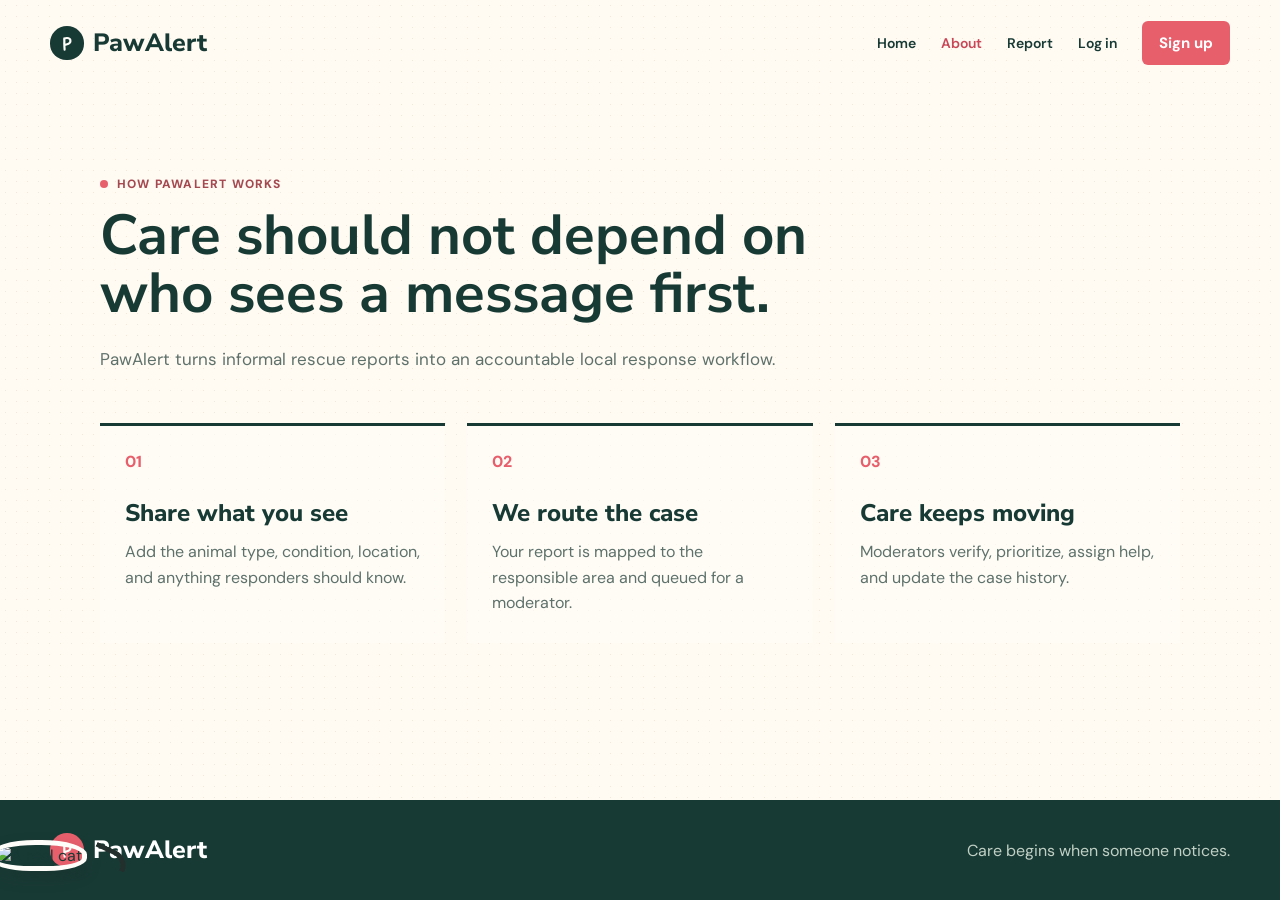
==== frontend/about.html @ 0bded7aa "frontend-developement 1.0" ====
<!doctype html><html lang="en"><head><meta charset="UTF-8"><meta name="viewport" content="width=device-width,initial-scale=1.0"><title>PawAlert | About</title><link rel="stylesheet" href="style.css"></head><body><div class="page-texture"></div><div id="cat-companion" class="cat-companion"><img src="https://images.unsplash.com/photo-1514888286974-6c03e2ca1dba?auto=format&fit=crop&w=420&q=85" alt="A real cat"><span class="cat-shadow"></span></div><header class="site-header"><a class="brand" href="index.html"><span class="brand-mark">P</span><span>PawAlert</span></a><nav><a href="index.html">Home</a><a class="active" href="about.html">About</a><a href="report.html">Report</a><a href="login.html">Log in</a><a class="nav-cta" href="signup.html">Sign up</a></nav></header><main class="page-main"><section class="content-page"><p class="eyebrow"><span></span> How PawAlert works</p><h1>Care should not depend on who sees a message first.</h1><p class="lead">PawAlert turns informal rescue reports into an accountable local response workflow.</p><div class="steps"><article><span class="step-number">01</span><h3>Share what you see</h3><p>Add the animal type, condition, location, and anything responders should know.</p></article><article><span class="step-number">02</span><h3>We route the case</h3><p>Your report is mapped to the responsible area and queued for a moderator.</p></article><article><span class="step-number">03</span><h3>Care keeps moving</h3><p>Moderators verify, prioritize, assign help, and update the case history.</p></article></div></section></main><footer><a class="brand" href="index.html"><span class="brand-mark">P</span><span>PawAlert</span></a><p>Care begins when someone notices.</p></footer><script src="script.js"></script></body></html>
---- frontend/style.css ----
@import url('https://fonts.googleapis.com/css2?family=DM+Sans:wght@400;500;600;700&family=Gaegu:wght@400;700&family=Nunito+Sans:opsz,wght@6..12,700;6..12,800;6..12,900&display=swap');
:root { --ink: #183a35; --muted: #5e716b; --paper: #fffaf2; --warm: #f7eee1; --coral: #e85f6c; --coral-dark: #c94656; --sage: #b8c9ab; --line: #e8dac7; --white: #fffdf9; }
* { box-sizing: border-box; }
html { scroll-behavior: smooth; }
body { margin: 0; color: var(--ink); background: var(--paper); font-family: "DM Sans", sans-serif; }
.page-texture { position: fixed; z-index: -1; inset: 0; opacity: .35; pointer-events: none; background-image: radial-gradient(#dbc9b1 0.7px, transparent .7px); background-size: 11px 11px; }
.site-header { width: min(1180px, calc(100% - 48px)); height: 86px; margin: 0 auto; display: flex; justify-content: space-between; align-items: center; }
.brand { color: var(--ink); text-decoration: none; display: inline-flex; align-items: center; gap: 9px; font: 800 25px "Nunito Sans", sans-serif; }
.brand-mark { width: 34px; height: 34px; display: grid; place-items: center; color: var(--white); background: var(--ink); border-radius: 50% 50% 48% 48%; font-family: "Gaegu", cursive; font-size: 24px; }
nav { display: flex; align-items: center; gap: 25px; font-weight: 600; font-size: 14px; }
nav a { color: var(--ink); text-decoration: none; } .nav-login { border-bottom: 2px solid var(--ink); padding-bottom: 3px; }
.nav-cta, .button { border: 0; display: inline-flex; align-items: center; justify-content: center; gap: 15px; font: 700 15px "DM Sans", sans-serif; text-decoration: none; cursor: pointer; }
.nav-cta { color: white; padding: 12px 17px; background: var(--coral); border-radius: 6px; }
.hero { width: min(1180px, calc(100% - 48px)); min-height: 590px; margin: 24px auto 0; display: grid; grid-template-columns: .88fr 1.12fr; align-items: center; gap: 30px; }
.eyebrow { display: flex; gap: 9px; align-items: center; color: #a54951; margin: 0 0 15px; font-size: 12px; font-weight: 800; letter-spacing: 1.2px; text-transform: uppercase; }.eyebrow span { height: 8px; width: 8px; border-radius: 50%; background: var(--coral); }
h1, h2, h3, p { margin-top: 0; } h1, h2 { font-family: "Nunito Sans", sans-serif; letter-spacing: 0; } h1 { max-width: 560px; font-size: clamp(45px, 5vw, 72px); line-height: .98; margin-bottom: 22px; } h1 em { font-family: "Gaegu", cursive; color: var(--coral); font-size: 1.25em; font-weight: 700; }
.hero-description { max-width: 445px; color: var(--muted); font-size: 17px; line-height: 1.65; }.hero-actions { display: flex; flex-wrap: wrap; gap: 22px; align-items: center; margin: 31px 0 26px; }.button-primary { color: white; padding: 15px 19px; border-radius: 6px; background: var(--coral); box-shadow: 0 5px 0 var(--coral-dark); }.button-primary:hover, .nav-cta:hover { background: var(--coral-dark); }.button-text { color: var(--ink); border-bottom: 2px solid var(--ink); padding: 6px 0; }.hero-note { color: var(--muted); font: 700 18px "Gaegu", cursive; }.heart { color: var(--coral); font-size: 20px; }
.photo-scatter { height: 510px; position: relative; }.polaroid { position: absolute; width: 210px; padding: 10px 10px 8px; background: var(--white); box-shadow: 0 14px 27px rgba(80, 56, 35, .18); }.polaroid img { width: 100%; height: 215px; display: block; object-fit: cover; }.polaroid p { margin: 7px 0 0; text-align: center; font: 700 25px "Gaegu", cursive; }.polaroid p span { color: var(--coral); }.polaroid-one { top: 16px; left: 30px; transform: rotate(-7deg); }.polaroid-two { top: 70px; left: 261px; transform: rotate(7deg); }.polaroid-three { top: 272px; left: 123px; transform: rotate(-2deg); width: 225px; }.polaroid-three img { height: 180px; }.tape { position: absolute; width: 82px; height: 22px; top: -12px; left: 58px; opacity: .8; transform: rotate(-3deg); }.tape-pink { background: #e9a6a1; }.tape-green { background: #a8c0a6; }.tape-peach { background: #e7c18d; }.doodle { position: absolute; font-family: "Gaegu", cursive; }.doodle-paw { top: 31px; right: 28px; color: var(--ink); font-size: 55px; transform: rotate(180deg); }.doodle-heart { bottom: 42px; right: 65px; color: var(--coral); font-size: 81px; }
.impact-strip { min-height: 116px; padding: 25px max(24px, calc((100% - 1180px)/2)); color: var(--ink); background: #e6eddf; display: flex; align-items: center; gap: 53px; }.impact-strip div { display: flex; flex-direction: column; }.impact-strip strong { font: 800 26px "Nunito Sans", sans-serif; }.impact-strip span { color: var(--muted); font-size: 13px; }.impact-strip p { margin: 0 0 0 auto; font: 700 26px "Gaegu", cursive; }
.about, .report-section { width: min(1180px, calc(100% - 48px)); padding: 105px 0; margin: auto; }.section-heading { max-width: 670px; }.section-heading h2, .report-section h2 { font-size: clamp(31px, 3vw, 48px); line-height: 1.05; margin-bottom: 35px; }.steps { display: grid; grid-template-columns: repeat(3, 1fr); gap: 22px; }.steps article { padding: 25px 25px 27px; border-top: 3px solid var(--ink); background: rgba(255, 253, 249, .55); }.step-number { color: var(--coral); font-weight: 800; }.steps h3 { font: 800 24px "Nunito Sans", sans-serif; margin: 25px 0 10px; }.steps p, .report-section > div > p { color: var(--muted); line-height: 1.6; margin-bottom: 0; }
.report-section { display: grid; grid-template-columns: .82fr 1.18fr; align-items: center; gap: 95px; }.report-section > div > p { max-width: 420px; }.report-illustration { position: relative; margin-top: 31px; height: 70px; }.report-illustration span { color: var(--coral); position: absolute; font: 700 50px "Gaegu", cursive; }.report-illustration span:nth-child(2) { color: #d9b877; left: 77px; top: 14px; font-size: 26px; }.report-illustration span:nth-child(3) { color: var(--sage); left: 126px; top: 2px; transform: rotate(180deg); }.report-form { padding: 30px; display: grid; gap: 17px; background: #fffdf9; border: 1px solid var(--line); box-shadow: 12px 12px 0 #dce8d2; }.report-form label { display: grid; gap: 7px; font-size: 13px; font-weight: 700; }.report-form input, .report-form select, .report-form textarea { width: 100%; padding: 11px 12px; border: 1px solid #d8c8b5; border-radius: 3px; color: var(--ink); background: #fffdfa; font: 400 14px "DM Sans", sans-serif; }.report-form textarea { resize: vertical; }.report-form .button { justify-self: start; margin-top: 5px; }
footer { min-height: 100px; padding: 22px max(24px, calc((100% - 1180px)/2)); display: flex; justify-content: space-between; align-items: center; color: var(--white); background: var(--ink); } footer .brand { color: white; } footer .brand-mark { background: var(--coral); } footer p { margin: 0; color: #c1d0c4; }
.cat-companion { position: fixed; z-index: 20; top: 120px; left: -2px; width: 106px; animation: wander 27s ease-in-out infinite alternate; pointer-events: none; }.cat-companion img { position: relative; z-index: 2; width: 100%; aspect-ratio: 1; object-fit: cover; object-position: 50% 35%; border: 5px solid #fffdf9; border-radius: 50% 50% 44% 44%; box-shadow: 0 7px 15px rgba(30, 49, 45, .22); }.cat-shadow { display: block; width: 74px; height: 10px; margin: -3px auto 0; border-radius: 50%; background: rgba(26, 46, 40, .2); filter: blur(3px); }.cat-bubble { position: absolute; left: 80px; top: -5px; z-index: 3; width: max-content; padding: 6px 10px; color: var(--ink); background: white; border: 1px solid var(--line); border-radius: 3px; box-shadow: 0 4px 10px rgba(30, 49, 45, .1); font: 700 16px "Gaegu", cursive; opacity: 0; animation: hello 27s ease-in-out infinite alternate; } @keyframes wander { 0%, 10% { transform: translate(0, 0) rotate(-2deg); } 42% { transform: translate(calc(100vw - 160px), 24vh) rotate(3deg); } 72% { transform: translate(calc(56vw - 95px), 60vh) rotate(-3deg); } 100% { transform: translate(calc(100vw - 160px), 72vh) rotate(2deg); } } @keyframes hello { 0%, 10%, 52%, 100% { opacity: 0; } 16%, 43%, 72% { opacity: 1; } }
@media (max-width: 860px) { .site-header { height: 75px; width: min(100% - 32px, 680px); } nav { gap: 13px; font-size: 12px; } nav a:not(.nav-cta) { display: none; }.nav-cta { padding: 10px 12px; }.hero { width: min(100% - 32px, 680px); grid-template-columns: 1fr; margin-top: 38px; }.hero-copy { padding-right: 20px; }.photo-scatter { height: 450px; }.polaroid-one { left: 5%; }.polaroid-two { left: 47%; }.polaroid-three { left: 25%; }.impact-strip { gap: 20px; flex-wrap: wrap; }.impact-strip p { width: 100%; margin: 0; }.about, .report-section { width: min(100% - 32px, 680px); padding: 75px 0; }.steps, .report-section { grid-template-columns: 1fr; }.report-section { gap: 42px; }.cat-companion { transform: scale(.78); transform-origin: left top; animation-duration: 34s; } }
@media (max-width: 500px) { h1 { font-size: 48px; }.hero { min-height: auto; }.photo-scatter { height: 390px; transform: scale(.83); transform-origin: left top; width: 120%; margin-bottom: -56px; }.polaroid { width: 185px; }.polaroid img { height: 185px; }.polaroid-two { left: 45%; }.polaroid-three { left: 24%; }.impact-strip { padding: 25px 16px; }.impact-strip strong { font-size: 22px; }.cat-companion { display: none; } footer { gap: 10px; padding: 22px 16px; } footer p { font-size: 12px; text-align: right; } }

body { min-height: 100vh; display: flex; flex-direction: column; } .page-main { flex: 1; } nav a.active:not(.nav-cta) { color: var(--coral-dark); } .hero-only { display: grid; place-items: center; } .content-page, .form-page { width: min(1080px, calc(100% - 48px)); margin: 0 auto; padding: 90px 0; }.content-page h1, .form-page h1, .auth-card h1 { max-width: 740px; font-size: clamp(39px, 4.4vw, 62px); line-height: 1.03; }.lead, .auth-card > p { color: var(--muted); font-size: 17px; line-height: 1.65; }.steps { margin-top: 50px; }.form-page { display: grid; grid-template-columns: .8fr 1.2fr; gap: 85px; align-items: center; }.auth-main { display: grid; place-items: center; padding: 55px 24px 75px; }.auth-card { width: min(480px, 100%); padding: 34px; border: 1px solid var(--line); background: var(--white); box-shadow: 12px 12px 0 #dce8d2; }.auth-card h1 { font-size: 38px; }.auth-card form { display: grid; gap: 16px; margin: 27px 0 20px; }.auth-card label { display: grid; gap: 7px; font-size: 13px; font-weight: 700; }.auth-card input { padding: 11px 12px; border: 1px solid #d8c8b5; border-radius: 3px; font: 400 14px "DM Sans", sans-serif; }.auth-switch a { color: var(--coral-dark); font-weight: 700; }.form-status { min-height: 20px; margin: 0; font-size: 13px; color: var(--muted); }.form-status.success { color: #23724c; }.form-status.error { color: #b63d4a; }.cat-companion { --cat-delay: 0ms; top: auto; bottom: 22px; left: -10px; width: 122px; animation: catJourney 26s linear infinite; animation-delay: var(--cat-delay); }.cat-companion img { border-radius: 47% 47% 42% 42%; animation: catHead 2.8s ease-in-out infinite; }.cat-shadow { animation: catShadow 2.8s ease-in-out infinite; }.cat-companion::after { content: ""; position: absolute; z-index: 1; right: -19px; bottom: 20px; width: 32px; height: 12px; border: 5px solid #232f2c; border-left: 0; border-bottom: 0; border-radius: 0 20px 0 0; transform: rotate(25deg); animation: tailWave .72s ease-in-out infinite alternate; transform-origin: left center; } @keyframes catJourney { 0%,8% { transform: translateX(0) scaleX(1); } 42% { transform: translateX(calc(100vw - 150px)) scaleX(1); } 50% { transform: translateX(calc(100vw - 150px)) scaleX(-1); } 92% { transform: translateX(0) scaleX(-1); } 100% { transform: translateX(0) scaleX(1); } } @keyframes catHead { 50% { transform: rotate(4deg) translateY(-2px); } } @keyframes catShadow { 50% { transform: scaleX(.82); opacity: .12; } } @keyframes tailWave { to { transform: rotate(-24deg); } } @media (max-width: 860px) { .form-page { grid-template-columns: 1fr; gap: 25px; }.cat-companion { display: none; } }

.otp-area { display: grid; gap: 7px; padding: 13px; border-left: 3px solid var(--coral); background: #fff5f3; }.otp-area[hidden] { display: none; }.otp-area p { margin: 0; color: var(--muted); font-size: 12px; line-height: 1.4; }.success-card { text-align: center; }.success-card .button { margin-top: 20px; }

#help-form textarea { width: 100%; padding: 11px 12px; border: 1px solid #d8c8b5; border-radius: 3px; resize: vertical; font: 400 14px "DM Sans", sans-serif; }
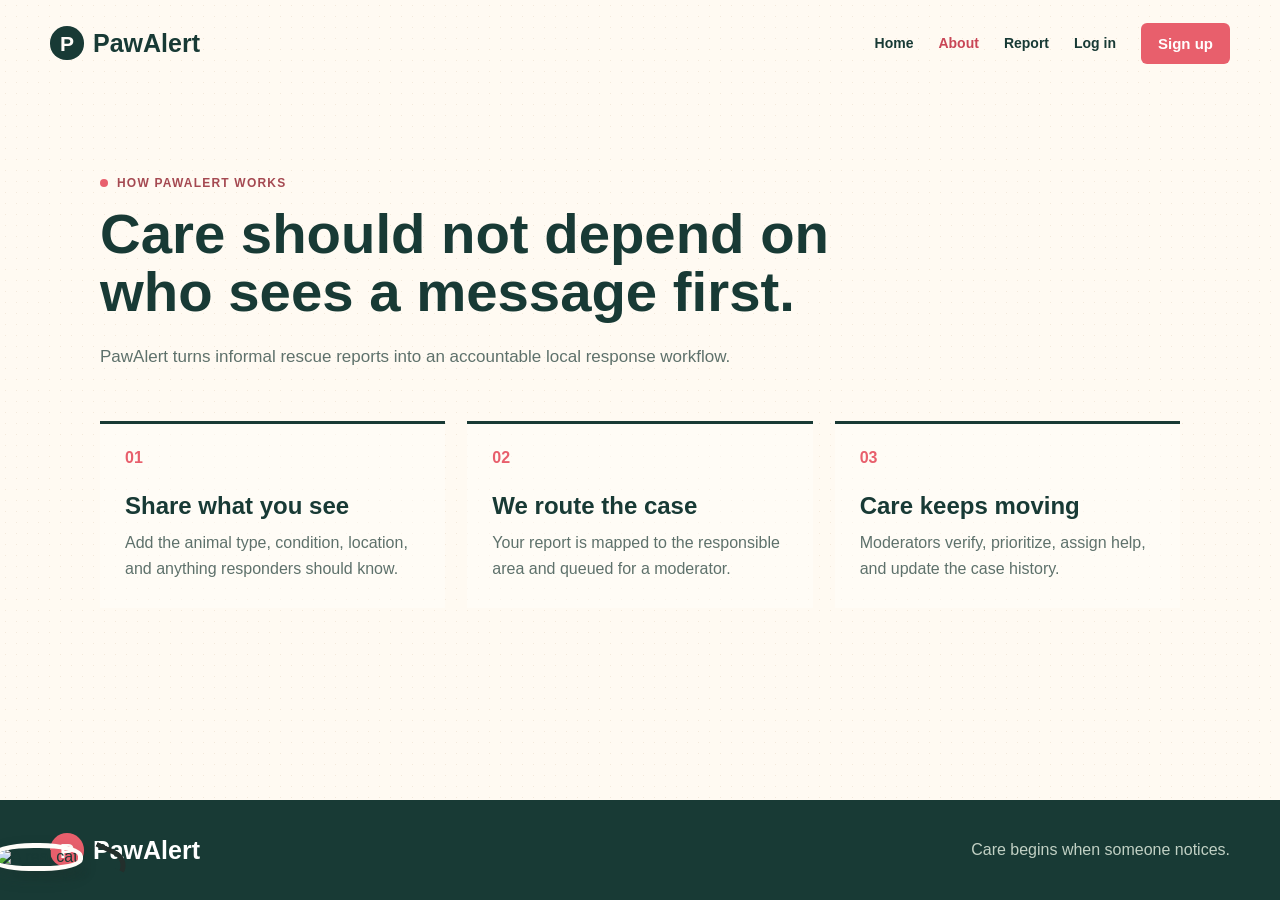
==== commit 2fe797d5: "frontend updated .." ====
--- a/frontend/about.html
+++ b/frontend/about.html
@@ -1 +1,72 @@
-<!doctype html><html lang="en"><head><meta charset="UTF-8"><meta name="viewport" content="width=device-width,initial-scale=1.0"><title>PawAlert | About</title><link rel="stylesheet" href="style.css"></head><body><div class="page-texture"></div><div id="cat-companion" class="cat-companion"><img src="https://images.unsplash.com/photo-1514888286974-6c03e2ca1dba?auto=format&fit=crop&w=420&q=85" alt="A real cat"><span class="cat-shadow"></span></div><header class="site-header"><a class="brand" href="index.html"><span class="brand-mark">P</span><span>PawAlert</span></a><nav><a href="index.html">Home</a><a class="active" href="about.html">About</a><a href="report.html">Report</a><a href="login.html">Log in</a><a class="nav-cta" href="signup.html">Sign up</a></nav></header><main class="page-main"><section class="content-page"><p class="eyebrow"><span></span> How PawAlert works</p><h1>Care should not depend on who sees a message first.</h1><p class="lead">PawAlert turns informal rescue reports into an accountable local response workflow.</p><div class="steps"><article><span class="step-number">01</span><h3>Share what you see</h3><p>Add the animal type, condition, location, and anything responders should know.</p></article><article><span class="step-number">02</span><h3>We route the case</h3><p>Your report is mapped to the responsible area and queued for a moderator.</p></article><article><span class="step-number">03</span><h3>Care keeps moving</h3><p>Moderators verify, prioritize, assign help, and update the case history.</p></article></div></section></main><footer><a class="brand" href="index.html"><span class="brand-mark">P</span><span>PawAlert</span></a><p>Care begins when someone notices.</p></footer><script src="script.js"></script></body></html>
+<!doctype html>
+<html lang="en">
+  <head>
+    <meta charset="UTF-8" />
+    <meta name="viewport" content="width=device-width,initial-scale=1.0" />
+    <title>PawAlert | About</title>
+    <link rel="stylesheet" href="style.css" />
+  </head>
+  <body>
+    <div class="page-texture"></div>
+    <div id="cat-companion" class="cat-companion">
+      <img
+        src="https://images.unsplash.com/photo-1514888286974-6c03e2ca1dba?auto=format&fit=crop&w=420&q=85"
+        alt="A real cat"
+      /><span class="cat-shadow"></span>
+    </div>
+    <header class="site-header">
+      <a class="brand" href="index.html"
+        ><span class="brand-mark">P</span><span>PawAlert</span></a
+      >
+      <nav>
+        <a href="index.html">Home</a
+        ><a class="active" href="about.html">About</a
+        ><a href="report.html">Report</a><a href="login.html">Log in</a
+        ><a class="nav-cta" href="signup.html">Sign up</a>
+      </nav>
+    </header>
+    <main class="page-main">
+      <section class="content-page">
+        <p class="eyebrow"><span></span> How PawAlert works</p>
+        <h1>Care should not depend on who sees a message first.</h1>
+        <p class="lead">
+          PawAlert turns informal rescue reports into an accountable local
+          response workflow.
+        </p>
+        <div class="steps">
+          <article>
+            <span class="step-number">01</span>
+            <h3>Share what you see</h3>
+            <p>
+              Add the animal type, condition, location, and anything responders
+              should know.
+            </p>
+          </article>
+          <article>
+            <span class="step-number">02</span>
+            <h3>We route the case</h3>
+            <p>
+              Your report is mapped to the responsible area and queued for a
+              moderator.
+            </p>
+          </article>
+          <article>
+            <span class="step-number">03</span>
+            <h3>Care keeps moving</h3>
+            <p>
+              Moderators verify, prioritize, assign help, and update the case
+              history.
+            </p>
+          </article>
+        </div>
+      </section>
+    </main>
+    <footer>
+      <a class="brand" href="index.html"
+        ><span class="brand-mark">P</span><span>PawAlert</span></a
+      >
+      <p>Care begins when someone notices.</p>
+    </footer>
+    <script src="script.js"></script>
+  </body>
+</html>
--- a/frontend/style.css
+++ b/frontend/style.css
@@ -1,31 +1,2413 @@
-@import url('https://fonts.googleapis.com/css2?family=DM+Sans:wght@400;500;600;700&family=Gaegu:wght@400;700&family=Nunito+Sans:opsz,wght@6..12,700;6..12,800;6..12,900&display=swap');
-:root { --ink: #183a35; --muted: #5e716b; --paper: #fffaf2; --warm: #f7eee1; --coral: #e85f6c; --coral-dark: #c94656; --sage: #b8c9ab; --line: #e8dac7; --white: #fffdf9; }
-* { box-sizing: border-box; }
-html { scroll-behavior: smooth; }
-body { margin: 0; color: var(--ink); background: var(--paper); font-family: "DM Sans", sans-serif; }
-.page-texture { position: fixed; z-index: -1; inset: 0; opacity: .35; pointer-events: none; background-image: radial-gradient(#dbc9b1 0.7px, transparent .7px); background-size: 11px 11px; }
-.site-header { width: min(1180px, calc(100% - 48px)); height: 86px; margin: 0 auto; display: flex; justify-content: space-between; align-items: center; }
-.brand { color: var(--ink); text-decoration: none; display: inline-flex; align-items: center; gap: 9px; font: 800 25px "Nunito Sans", sans-serif; }
-.brand-mark { width: 34px; height: 34px; display: grid; place-items: center; color: var(--white); background: var(--ink); border-radius: 50% 50% 48% 48%; font-family: "Gaegu", cursive; font-size: 24px; }
-nav { display: flex; align-items: center; gap: 25px; font-weight: 600; font-size: 14px; }
-nav a { color: var(--ink); text-decoration: none; } .nav-login { border-bottom: 2px solid var(--ink); padding-bottom: 3px; }
-.nav-cta, .button { border: 0; display: inline-flex; align-items: center; justify-content: center; gap: 15px; font: 700 15px "DM Sans", sans-serif; text-decoration: none; cursor: pointer; }
-.nav-cta { color: white; padding: 12px 17px; background: var(--coral); border-radius: 6px; }
-.hero { width: min(1180px, calc(100% - 48px)); min-height: 590px; margin: 24px auto 0; display: grid; grid-template-columns: .88fr 1.12fr; align-items: center; gap: 30px; }
-.eyebrow { display: flex; gap: 9px; align-items: center; color: #a54951; margin: 0 0 15px; font-size: 12px; font-weight: 800; letter-spacing: 1.2px; text-transform: uppercase; }.eyebrow span { height: 8px; width: 8px; border-radius: 50%; background: var(--coral); }
-h1, h2, h3, p { margin-top: 0; } h1, h2 { font-family: "Nunito Sans", sans-serif; letter-spacing: 0; } h1 { max-width: 560px; font-size: clamp(45px, 5vw, 72px); line-height: .98; margin-bottom: 22px; } h1 em { font-family: "Gaegu", cursive; color: var(--coral); font-size: 1.25em; font-weight: 700; }
-.hero-description { max-width: 445px; color: var(--muted); font-size: 17px; line-height: 1.65; }.hero-actions { display: flex; flex-wrap: wrap; gap: 22px; align-items: center; margin: 31px 0 26px; }.button-primary { color: white; padding: 15px 19px; border-radius: 6px; background: var(--coral); box-shadow: 0 5px 0 var(--coral-dark); }.button-primary:hover, .nav-cta:hover { background: var(--coral-dark); }.button-text { color: var(--ink); border-bottom: 2px solid var(--ink); padding: 6px 0; }.hero-note { color: var(--muted); font: 700 18px "Gaegu", cursive; }.heart { color: var(--coral); font-size: 20px; }
-.photo-scatter { height: 510px; position: relative; }.polaroid { position: absolute; width: 210px; padding: 10px 10px 8px; background: var(--white); box-shadow: 0 14px 27px rgba(80, 56, 35, .18); }.polaroid img { width: 100%; height: 215px; display: block; object-fit: cover; }.polaroid p { margin: 7px 0 0; text-align: center; font: 700 25px "Gaegu", cursive; }.polaroid p span { color: var(--coral); }.polaroid-one { top: 16px; left: 30px; transform: rotate(-7deg); }.polaroid-two { top: 70px; left: 261px; transform: rotate(7deg); }.polaroid-three { top: 272px; left: 123px; transform: rotate(-2deg); width: 225px; }.polaroid-three img { height: 180px; }.tape { position: absolute; width: 82px; height: 22px; top: -12px; left: 58px; opacity: .8; transform: rotate(-3deg); }.tape-pink { background: #e9a6a1; }.tape-green { background: #a8c0a6; }.tape-peach { background: #e7c18d; }.doodle { position: absolute; font-family: "Gaegu", cursive; }.doodle-paw { top: 31px; right: 28px; color: var(--ink); font-size: 55px; transform: rotate(180deg); }.doodle-heart { bottom: 42px; right: 65px; color: var(--coral); font-size: 81px; }
-.impact-strip { min-height: 116px; padding: 25px max(24px, calc((100% - 1180px)/2)); color: var(--ink); background: #e6eddf; display: flex; align-items: center; gap: 53px; }.impact-strip div { display: flex; flex-direction: column; }.impact-strip strong { font: 800 26px "Nunito Sans", sans-serif; }.impact-strip span { color: var(--muted); font-size: 13px; }.impact-strip p { margin: 0 0 0 auto; font: 700 26px "Gaegu", cursive; }
-.about, .report-section { width: min(1180px, calc(100% - 48px)); padding: 105px 0; margin: auto; }.section-heading { max-width: 670px; }.section-heading h2, .report-section h2 { font-size: clamp(31px, 3vw, 48px); line-height: 1.05; margin-bottom: 35px; }.steps { display: grid; grid-template-columns: repeat(3, 1fr); gap: 22px; }.steps article { padding: 25px 25px 27px; border-top: 3px solid var(--ink); background: rgba(255, 253, 249, .55); }.step-number { color: var(--coral); font-weight: 800; }.steps h3 { font: 800 24px "Nunito Sans", sans-serif; margin: 25px 0 10px; }.steps p, .report-section > div > p { color: var(--muted); line-height: 1.6; margin-bottom: 0; }
-.report-section { display: grid; grid-template-columns: .82fr 1.18fr; align-items: center; gap: 95px; }.report-section > div > p { max-width: 420px; }.report-illustration { position: relative; margin-top: 31px; height: 70px; }.report-illustration span { color: var(--coral); position: absolute; font: 700 50px "Gaegu", cursive; }.report-illustration span:nth-child(2) { color: #d9b877; left: 77px; top: 14px; font-size: 26px; }.report-illustration span:nth-child(3) { color: var(--sage); left: 126px; top: 2px; transform: rotate(180deg); }.report-form { padding: 30px; display: grid; gap: 17px; background: #fffdf9; border: 1px solid var(--line); box-shadow: 12px 12px 0 #dce8d2; }.report-form label { display: grid; gap: 7px; font-size: 13px; font-weight: 700; }.report-form input, .report-form select, .report-form textarea { width: 100%; padding: 11px 12px; border: 1px solid #d8c8b5; border-radius: 3px; color: var(--ink); background: #fffdfa; font: 400 14px "DM Sans", sans-serif; }.report-form textarea { resize: vertical; }.report-form .button { justify-self: start; margin-top: 5px; }
-footer { min-height: 100px; padding: 22px max(24px, calc((100% - 1180px)/2)); display: flex; justify-content: space-between; align-items: center; color: var(--white); background: var(--ink); } footer .brand { color: white; } footer .brand-mark { background: var(--coral); } footer p { margin: 0; color: #c1d0c4; }
-.cat-companion { position: fixed; z-index: 20; top: 120px; left: -2px; width: 106px; animation: wander 27s ease-in-out infinite alternate; pointer-events: none; }.cat-companion img { position: relative; z-index: 2; width: 100%; aspect-ratio: 1; object-fit: cover; object-position: 50% 35%; border: 5px solid #fffdf9; border-radius: 50% 50% 44% 44%; box-shadow: 0 7px 15px rgba(30, 49, 45, .22); }.cat-shadow { display: block; width: 74px; height: 10px; margin: -3px auto 0; border-radius: 50%; background: rgba(26, 46, 40, .2); filter: blur(3px); }.cat-bubble { position: absolute; left: 80px; top: -5px; z-index: 3; width: max-content; padding: 6px 10px; color: var(--ink); background: white; border: 1px solid var(--line); border-radius: 3px; box-shadow: 0 4px 10px rgba(30, 49, 45, .1); font: 700 16px "Gaegu", cursive; opacity: 0; animation: hello 27s ease-in-out infinite alternate; } @keyframes wander { 0%, 10% { transform: translate(0, 0) rotate(-2deg); } 42% { transform: translate(calc(100vw - 160px), 24vh) rotate(3deg); } 72% { transform: translate(calc(56vw - 95px), 60vh) rotate(-3deg); } 100% { transform: translate(calc(100vw - 160px), 72vh) rotate(2deg); } } @keyframes hello { 0%, 10%, 52%, 100% { opacity: 0; } 16%, 43%, 72% { opacity: 1; } }
-@media (max-width: 860px) { .site-header { height: 75px; width: min(100% - 32px, 680px); } nav { gap: 13px; font-size: 12px; } nav a:not(.nav-cta) { display: none; }.nav-cta { padding: 10px 12px; }.hero { width: min(100% - 32px, 680px); grid-template-columns: 1fr; margin-top: 38px; }.hero-copy { padding-right: 20px; }.photo-scatter { height: 450px; }.polaroid-one { left: 5%; }.polaroid-two { left: 47%; }.polaroid-three { left: 25%; }.impact-strip { gap: 20px; flex-wrap: wrap; }.impact-strip p { width: 100%; margin: 0; }.about, .report-section { width: min(100% - 32px, 680px); padding: 75px 0; }.steps, .report-section { grid-template-columns: 1fr; }.report-section { gap: 42px; }.cat-companion { transform: scale(.78); transform-origin: left top; animation-duration: 34s; } }
-@media (max-width: 500px) { h1 { font-size: 48px; }.hero { min-height: auto; }.photo-scatter { height: 390px; transform: scale(.83); transform-origin: left top; width: 120%; margin-bottom: -56px; }.polaroid { width: 185px; }.polaroid img { height: 185px; }.polaroid-two { left: 45%; }.polaroid-three { left: 24%; }.impact-strip { padding: 25px 16px; }.impact-strip strong { font-size: 22px; }.cat-companion { display: none; } footer { gap: 10px; padding: 22px 16px; } footer p { font-size: 12px; text-align: right; } }
+:root {
+  --ink: #183a35;
+  --muted: #5e716b;
+  --paper: #fffaf2;
+  --warm: #f7eee1;
+  --coral: #e85f6c;
+  --coral-dark: #c94656;
+  --sage: #b8c9ab;
+  --line: #e8dac7;
+  --white: #fffdf9;
+}
+* {
+  box-sizing: border-box;
+}
+html {
+  scroll-behavior: smooth;
+}
+body {
+  margin: 0;
+  color: var(--ink);
+  background: var(--paper);
+  font-family: "DM Sans", sans-serif;
+}
+.page-texture {
+  position: fixed;
+  z-index: -1;
+  inset: 0;
+  opacity: 0.35;
+  pointer-events: none;
+  background-image: radial-gradient(#dbc9b1 0.7px, transparent 0.7px);
+  background-size: 11px 11px;
+}
+.site-header {
+  width: min(1180px, calc(100% - 48px));
+  height: 86px;
+  margin: 0 auto;
+  display: flex;
+  justify-content: space-between;
+  align-items: center;
+}
+.brand {
+  color: var(--ink);
+  text-decoration: none;
+  display: inline-flex;
+  align-items: center;
+  gap: 9px;
+  font:
+    800 25px "Nunito Sans",
+    sans-serif;
+}
+.brand-mark {
+  width: 34px;
+  height: 34px;
+  display: grid;
+  place-items: center;
+  color: var(--white);
+  background: var(--ink);
+  border-radius: 50% 50% 48% 48%;
+  font-family: ui-rounded, "Arial Rounded MT Bold", "Trebuchet MS", sans-serif;
+  font-size: 21px;
+  font-weight: 900;
+  line-height: 1;
+}
+nav {
+  display: flex;
+  align-items: center;
+  gap: 25px;
+  font-weight: 600;
+  font-size: 14px;
+}
+nav a {
+  color: var(--ink);
+  text-decoration: none;
+}
+.nav-login {
+  border-bottom: 2px solid var(--ink);
+  padding-bottom: 3px;
+}
+.nav-cta,
+.button {
+  border: 0;
+  display: inline-flex;
+  align-items: center;
+  justify-content: center;
+  gap: 15px;
+  font:
+    700 15px "DM Sans",
+    sans-serif;
+  text-decoration: none;
+  cursor: pointer;
+}
+.nav-cta {
+  color: white;
+  padding: 12px 17px;
+  background: var(--coral);
+  border-radius: 6px;
+}
+.hero {
+  width: min(1180px, calc(100% - 48px));
+  min-height: 590px;
+  margin: 24px auto 0;
+  display: grid;
+  grid-template-columns: 0.88fr 1.12fr;
+  align-items: center;
+  gap: 30px;
+}
+.eyebrow {
+  display: flex;
+  gap: 9px;
+  align-items: center;
+  color: #a54951;
+  margin: 0 0 15px;
+  font-size: 12px;
+  font-weight: 800;
+  letter-spacing: 1.2px;
+  text-transform: uppercase;
+}
+.eyebrow span {
+  height: 8px;
+  width: 8px;
+  border-radius: 50%;
+  background: var(--coral);
+}
+h1,
+h2,
+h3,
+p {
+  margin-top: 0;
+}
+h1,
+h2 {
+  font-family: "Nunito Sans", sans-serif;
+  letter-spacing: 0;
+}
+h1 {
+  max-width: 560px;
+  font-size: clamp(45px, 5vw, 72px);
+  line-height: 0.98;
+  margin-bottom: 22px;
+}
+h1 em {
+  font-family: "Gaegu", cursive;
+  color: var(--coral);
+  font-size: 1.25em;
+  font-weight: 700;
+}
+.hero-description {
+  max-width: 445px;
+  color: var(--muted);
+  font-size: 17px;
+  line-height: 1.65;
+}
+.hero-actions {
+  display: flex;
+  flex-wrap: wrap;
+  gap: 22px;
+  align-items: center;
+  margin: 31px 0 26px;
+}
+.button-primary {
+  color: white;
+  padding: 15px 19px;
+  border-radius: 6px;
+  background: var(--coral);
+  box-shadow: 0 5px 0 var(--coral-dark);
+}
+.button-primary:hover,
+.nav-cta:hover {
+  background: var(--coral-dark);
+}
+.button-text {
+  color: var(--ink);
+  border-bottom: 2px solid var(--ink);
+  padding: 6px 0;
+}
+.hero-note {
+  color: var(--muted);
+  font:
+    700 18px "Gaegu",
+    cursive;
+}
+.heart {
+  color: var(--coral);
+  font-size: 20px;
+}
+.photo-scatter {
+  height: 510px;
+  position: relative;
+}
+.polaroid {
+  position: absolute;
+  width: 210px;
+  padding: 10px 10px 8px;
+  background: var(--white);
+  box-shadow: 0 14px 27px rgba(80, 56, 35, 0.18);
+}
+.polaroid img {
+  width: 100%;
+  height: 215px;
+  display: block;
+  object-fit: cover;
+}
+.polaroid p {
+  margin: 7px 0 0;
+  text-align: center;
+  font:
+    700 25px "Gaegu",
+    cursive;
+}
+.polaroid p span {
+  color: var(--coral);
+}
+.polaroid-one {
+  top: 16px;
+  left: 30px;
+  transform: rotate(-7deg);
+}
+.polaroid-two {
+  top: 70px;
+  left: 261px;
+  transform: rotate(7deg);
+}
+.polaroid-three {
+  top: 272px;
+  left: 123px;
+  transform: rotate(-2deg);
+  width: 225px;
+}
+.polaroid-three img {
+  height: 180px;
+}
+.tape {
+  position: absolute;
+  width: 82px;
+  height: 22px;
+  top: -12px;
+  left: 58px;
+  opacity: 0.8;
+  transform: rotate(-3deg);
+}
+.tape-pink {
+  background: #e9a6a1;
+}
+.tape-green {
+  background: #a8c0a6;
+}
+.tape-peach {
+  background: #e7c18d;
+}
+.doodle {
+  position: absolute;
+  font-family: "Gaegu", cursive;
+}
+.doodle-paw {
+  top: 31px;
+  right: 28px;
+  color: var(--ink);
+  font-size: 55px;
+  transform: rotate(180deg);
+}
+.doodle-heart {
+  bottom: 42px;
+  right: 65px;
+  color: var(--coral);
+  font-size: 81px;
+}
+.impact-strip {
+  min-height: 116px;
+  padding: 25px max(24px, calc((100% - 1180px) / 2));
+  color: var(--ink);
+  background: #e6eddf;
+  display: flex;
+  align-items: center;
+  gap: 53px;
+}
+.impact-strip div {
+  display: flex;
+  flex-direction: column;
+}
+.impact-strip strong {
+  font:
+    800 26px "Nunito Sans",
+    sans-serif;
+}
+.impact-strip span {
+  color: var(--muted);
+  font-size: 13px;
+}
+.impact-strip p {
+  margin: 0 0 0 auto;
+  font:
+    700 26px "Gaegu",
+    cursive;
+}
+.about,
+.report-section {
+  width: min(1180px, calc(100% - 48px));
+  padding: 105px 0;
+  margin: auto;
+}
+.section-heading {
+  max-width: 670px;
+}
+.section-heading h2,
+.report-section h2 {
+  font-size: clamp(31px, 3vw, 48px);
+  line-height: 1.05;
+  margin-bottom: 35px;
+}
+.steps {
+  display: grid;
+  grid-template-columns: repeat(3, 1fr);
+  gap: 22px;
+}
+.steps article {
+  padding: 25px 25px 27px;
+  border-top: 3px solid var(--ink);
+  background: rgba(255, 253, 249, 0.55);
+}
+.step-number {
+  color: var(--coral);
+  font-weight: 800;
+}
+.steps h3 {
+  font:
+    800 24px "Nunito Sans",
+    sans-serif;
+  margin: 25px 0 10px;
+}
+.steps p,
+.report-section > div > p {
+  color: var(--muted);
+  line-height: 1.6;
+  margin-bottom: 0;
+}
+.report-section {
+  display: grid;
+  grid-template-columns: 0.82fr 1.18fr;
+  align-items: center;
+  gap: 95px;
+}
+.report-section > div > p {
+  max-width: 420px;
+}
+.report-illustration {
+  position: relative;
+  margin-top: 31px;
+  height: 70px;
+}
+.report-illustration span {
+  color: var(--coral);
+  position: absolute;
+  font:
+    700 50px "Gaegu",
+    cursive;
+}
+.report-illustration span:nth-child(2) {
+  color: #d9b877;
+  left: 77px;
+  top: 14px;
+  font-size: 26px;
+}
+.report-illustration span:nth-child(3) {
+  color: var(--sage);
+  left: 126px;
+  top: 2px;
+  transform: rotate(180deg);
+}
+.report-form {
+  padding: 30px;
+  display: grid;
+  gap: 17px;
+  background: #fffdf9;
+  border: 1px solid var(--line);
+  box-shadow: 12px 12px 0 #dce8d2;
+}
+.report-form label {
+  display: grid;
+  gap: 7px;
+  font-size: 13px;
+  font-weight: 700;
+}
+.report-form input,
+.report-form select,
+.report-form textarea {
+  width: 100%;
+  padding: 11px 12px;
+  border: 1px solid #d8c8b5;
+  border-radius: 3px;
+  color: var(--ink);
+  background: #fffdfa;
+  font:
+    400 14px "DM Sans",
+    sans-serif;
+}
+.report-form textarea {
+  resize: vertical;
+}
+.report-form .button {
+  justify-self: start;
+  margin-top: 5px;
+}
+footer {
+  min-height: 100px;
+  padding: 22px max(24px, calc((100% - 1180px) / 2));
+  display: flex;
+  justify-content: space-between;
+  align-items: center;
+  color: var(--white);
+  background: var(--ink);
+}
+footer .brand {
+  color: white;
+}
+footer .brand-mark {
+  background: var(--coral);
+}
+footer p {
+  margin: 0;
+  color: #c1d0c4;
+}
+.cat-companion {
+  position: fixed;
+  z-index: 20;
+  top: 120px;
+  left: -2px;
+  width: 106px;
+  animation: wander 27s ease-in-out infinite alternate;
+  pointer-events: none;
+}
+.cat-companion img {
+  position: relative;
+  z-index: 2;
+  width: 100%;
+  aspect-ratio: 1;
+  object-fit: cover;
+  object-position: 50% 35%;
+  border: 5px solid #fffdf9;
+  border-radius: 50% 50% 44% 44%;
+  box-shadow: 0 7px 15px rgba(30, 49, 45, 0.22);
+}
+.cat-shadow {
+  display: block;
+  width: 74px;
+  height: 10px;
+  margin: -3px auto 0;
+  border-radius: 50%;
+  background: rgba(26, 46, 40, 0.2);
+  filter: blur(3px);
+}
+.cat-bubble {
+  position: absolute;
+  left: 80px;
+  top: -5px;
+  z-index: 3;
+  width: max-content;
+  padding: 6px 10px;
+  color: var(--ink);
+  background: white;
+  border: 1px solid var(--line);
+  border-radius: 3px;
+  box-shadow: 0 4px 10px rgba(30, 49, 45, 0.1);
+  font:
+    700 16px "Gaegu",
+    cursive;
+  opacity: 0;
+  animation: hello 27s ease-in-out infinite alternate;
+}
+@keyframes wander {
+  0%,
+  10% {
+    transform: translate(0, 0) rotate(-2deg);
+  }
+  42% {
+    transform: translate(calc(100vw - 160px), 24vh) rotate(3deg);
+  }
+  72% {
+    transform: translate(calc(56vw - 95px), 60vh) rotate(-3deg);
+  }
+  100% {
+    transform: translate(calc(100vw - 160px), 72vh) rotate(2deg);
+  }
+}
+@keyframes hello {
+  0%,
+  10%,
+  52%,
+  100% {
+    opacity: 0;
+  }
+  16%,
+  43%,
+  72% {
+    opacity: 1;
+  }
+}
+@media (max-width: 860px) {
+  .site-header {
+    height: 75px;
+    width: min(100% - 32px, 680px);
+  }
+  nav {
+    gap: 13px;
+    font-size: 12px;
+  }
+  nav a:not(.nav-cta) {
+    display: none;
+  }
+  .nav-cta {
+    padding: 10px 12px;
+  }
+  .hero {
+    width: min(100% - 32px, 680px);
+    grid-template-columns: 1fr;
+    margin-top: 38px;
+  }
+  .hero-copy {
+    padding-right: 20px;
+  }
+  .photo-scatter {
+    height: 450px;
+  }
+  .polaroid-one {
+    left: 5%;
+  }
+  .polaroid-two {
+    left: 47%;
+  }
+  .polaroid-three {
+    left: 25%;
+  }
+  .impact-strip {
+    gap: 20px;
+    flex-wrap: wrap;
+  }
+  .impact-strip p {
+    width: 100%;
+    margin: 0;
+  }
+  .about,
+  .report-section {
+    width: min(100% - 32px, 680px);
+    padding: 75px 0;
+  }
+  .steps,
+  .report-section {
+    grid-template-columns: 1fr;
+  }
+  .report-section {
+    gap: 42px;
+  }
+  .cat-companion {
+    transform: scale(0.78);
+    transform-origin: left top;
+    animation-duration: 34s;
+  }
+}
+@media (max-width: 500px) {
+  h1 {
+    font-size: 48px;
+  }
+  .hero {
+    min-height: auto;
+  }
+  .photo-scatter {
+    height: 390px;
+    transform: scale(0.83);
+    transform-origin: left top;
+    width: 120%;
+    margin-bottom: -56px;
+  }
+  .polaroid {
+    width: 185px;
+  }
+  .polaroid img {
+    height: 185px;
+  }
+  .polaroid-two {
+    left: 45%;
+  }
+  .polaroid-three {
+    left: 24%;
+  }
+  .impact-strip {
+    padding: 25px 16px;
+  }
+  .impact-strip strong {
+    font-size: 22px;
+  }
+  .cat-companion {
+    display: none;
+  }
+  footer {
+    gap: 10px;
+    padding: 22px 16px;
+  }
+  footer p {
+    font-size: 12px;
+    text-align: right;
+  }
+}
 
-body { min-height: 100vh; display: flex; flex-direction: column; } .page-main { flex: 1; } nav a.active:not(.nav-cta) { color: var(--coral-dark); } .hero-only { display: grid; place-items: center; } .content-page, .form-page { width: min(1080px, calc(100% - 48px)); margin: 0 auto; padding: 90px 0; }.content-page h1, .form-page h1, .auth-card h1 { max-width: 740px; font-size: clamp(39px, 4.4vw, 62px); line-height: 1.03; }.lead, .auth-card > p { color: var(--muted); font-size: 17px; line-height: 1.65; }.steps { margin-top: 50px; }.form-page { display: grid; grid-template-columns: .8fr 1.2fr; gap: 85px; align-items: center; }.auth-main { display: grid; place-items: center; padding: 55px 24px 75px; }.auth-card { width: min(480px, 100%); padding: 34px; border: 1px solid var(--line); background: var(--white); box-shadow: 12px 12px 0 #dce8d2; }.auth-card h1 { font-size: 38px; }.auth-card form { display: grid; gap: 16px; margin: 27px 0 20px; }.auth-card label { display: grid; gap: 7px; font-size: 13px; font-weight: 700; }.auth-card input { padding: 11px 12px; border: 1px solid #d8c8b5; border-radius: 3px; font: 400 14px "DM Sans", sans-serif; }.auth-switch a { color: var(--coral-dark); font-weight: 700; }.form-status { min-height: 20px; margin: 0; font-size: 13px; color: var(--muted); }.form-status.success { color: #23724c; }.form-status.error { color: #b63d4a; }.cat-companion { --cat-delay: 0ms; top: auto; bottom: 22px; left: -10px; width: 122px; animation: catJourney 26s linear infinite; animation-delay: var(--cat-delay); }.cat-companion img { border-radius: 47% 47% 42% 42%; animation: catHead 2.8s ease-in-out infinite; }.cat-shadow { animation: catShadow 2.8s ease-in-out infinite; }.cat-companion::after { content: ""; position: absolute; z-index: 1; right: -19px; bottom: 20px; width: 32px; height: 12px; border: 5px solid #232f2c; border-left: 0; border-bottom: 0; border-radius: 0 20px 0 0; transform: rotate(25deg); animation: tailWave .72s ease-in-out infinite alternate; transform-origin: left center; } @keyframes catJourney { 0%,8% { transform: translateX(0) scaleX(1); } 42% { transform: translateX(calc(100vw - 150px)) scaleX(1); } 50% { transform: translateX(calc(100vw - 150px)) scaleX(-1); } 92% { transform: translateX(0) scaleX(-1); } 100% { transform: translateX(0) scaleX(1); } } @keyframes catHead { 50% { transform: rotate(4deg) translateY(-2px); } } @keyframes catShadow { 50% { transform: scaleX(.82); opacity: .12; } } @keyframes tailWave { to { transform: rotate(-24deg); } } @media (max-width: 860px) { .form-page { grid-template-columns: 1fr; gap: 25px; }.cat-companion { display: none; } }
+body {
+  min-height: 100vh;
+  display: flex;
+  flex-direction: column;
+}
+.page-main {
+  flex: 1;
+}
+nav a.active:not(.nav-cta) {
+  color: var(--coral-dark);
+}
+.hero-only {
+  display: grid;
+  place-items: center;
+}
+.content-page,
+.form-page {
+  width: min(1080px, calc(100% - 48px));
+  margin: 0 auto;
+  padding: 90px 0;
+}
+.content-page h1,
+.form-page h1,
+.auth-card h1 {
+  max-width: 740px;
+  font-size: clamp(39px, 4.4vw, 62px);
+  line-height: 1.03;
+}
+.lead,
+.auth-card > p {
+  color: var(--muted);
+  font-size: 17px;
+  line-height: 1.65;
+}
+.steps {
+  margin-top: 50px;
+}
+.form-page {
+  display: grid;
+  grid-template-columns: 0.8fr 1.2fr;
+  gap: 85px;
+  align-items: center;
+}
+.auth-main {
+  display: grid;
+  place-items: center;
+  padding: 55px 24px 75px;
+}
+.auth-card {
+  width: min(480px, 100%);
+  padding: 34px;
+  border: 1px solid var(--line);
+  background: var(--white);
+  box-shadow: 12px 12px 0 #dce8d2;
+}
+.auth-card h1 {
+  font-size: 38px;
+}
+.auth-card form {
+  display: grid;
+  gap: 16px;
+  margin: 27px 0 20px;
+}
+.auth-card label {
+  display: grid;
+  gap: 7px;
+  font-size: 13px;
+  font-weight: 700;
+}
+.auth-card input {
+  padding: 11px 12px;
+  border: 1px solid #d8c8b5;
+  border-radius: 3px;
+  font:
+    400 14px "DM Sans",
+    sans-serif;
+}
+.auth-switch a {
+  color: var(--coral-dark);
+  font-weight: 700;
+}
+.form-status {
+  min-height: 20px;
+  margin: 0;
+  font-size: 13px;
+  color: var(--muted);
+}
+.form-status.success {
+  color: #23724c;
+}
+.form-status.error {
+  color: #b63d4a;
+}
+.cat-companion {
+  --cat-delay: 0ms;
+  top: auto;
+  bottom: 22px;
+  left: -10px;
+  width: 122px;
+  animation: catJourney 26s linear infinite;
+  animation-delay: var(--cat-delay);
+}
+.cat-companion img {
+  border-radius: 47% 47% 42% 42%;
+  animation: catHead 2.8s ease-in-out infinite;
+}
+.cat-shadow {
+  animation: catShadow 2.8s ease-in-out infinite;
+}
+.cat-companion::after {
+  content: "";
+  position: absolute;
+  z-index: 1;
+  right: -19px;
+  bottom: 20px;
+  width: 32px;
+  height: 12px;
+  border: 5px solid #232f2c;
+  border-left: 0;
+  border-bottom: 0;
+  border-radius: 0 20px 0 0;
+  transform: rotate(25deg);
+  animation: tailWave 0.72s ease-in-out infinite alternate;
+  transform-origin: left center;
+}
+@keyframes catJourney {
+  0%,
+  8% {
+    transform: translateX(0) scaleX(1);
+  }
+  42% {
+    transform: translateX(calc(100vw - 150px)) scaleX(1);
+  }
+  50% {
+    transform: translateX(calc(100vw - 150px)) scaleX(-1);
+  }
+  92% {
+    transform: translateX(0) scaleX(-1);
+  }
+  100% {
+    transform: translateX(0) scaleX(1);
+  }
+}
+@keyframes catHead {
+  50% {
+    transform: rotate(4deg) translateY(-2px);
+  }
+}
+@keyframes catShadow {
+  50% {
+    transform: scaleX(0.82);
+    opacity: 0.12;
+  }
+}
+@keyframes tailWave {
+  to {
+    transform: rotate(-24deg);
+  }
+}
+@media (max-width: 860px) {
+  .form-page {
+    grid-template-columns: 1fr;
+    gap: 25px;
+  }
+  .cat-companion {
+    display: none;
+  }
+}
 
-.otp-area { display: grid; gap: 7px; padding: 13px; border-left: 3px solid var(--coral); background: #fff5f3; }.otp-area[hidden] { display: none; }.otp-area p { margin: 0; color: var(--muted); font-size: 12px; line-height: 1.4; }.success-card { text-align: center; }.success-card .button { margin-top: 20px; }
+.otp-area {
+  display: grid;
+  gap: 7px;
+  padding: 13px;
+  border-left: 3px solid var(--coral);
+  background: #fff5f3;
+}
+.otp-area[hidden] {
+  display: none;
+}
+.otp-area p {
+  margin: 0;
+  color: var(--muted);
+  font-size: 12px;
+  line-height: 1.4;
+}
+.success-card {
+  text-align: center;
+}
+.success-card .button {
+  margin-top: 20px;
+}
+.location-helper {
+  padding: 13px;
+  border-left: 3px solid var(--sage);
+  background: #f2f7ed;
+}
+.button-location {
+  padding: 10px 13px;
+  color: var(--ink);
+  background: white;
+  border: 1px solid var(--line);
+  border-radius: 5px;
+  font-size: 13px;
+}
+.button-location:disabled {
+  opacity: 0.6;
+  cursor: wait;
+}
+.location-helper p {
+  margin: 8px 0 0;
+  color: var(--muted);
+  font-size: 12px;
+  line-height: 1.4;
+}
+.location-helper p.success {
+  color: #23724c;
+}
+.location-helper p.error {
+  color: #b63d4a;
+}
+.report-promise {
+  display: flex;
+  align-items: center;
+  gap: 11px;
+  max-width: 370px;
+  margin-top: 29px;
+  padding: 14px;
+  background: #e6eddf;
+  border-left: 3px solid var(--sage);
+}
+.report-promise span {
+  color: var(--coral);
+  font-size: 22px;
+}
+.report-promise p {
+  margin: 0;
+  color: var(--ink);
+  font-size: 13px;
+  font-weight: 600;
+  line-height: 1.45;
+}
+.report-form {
+  gap: 19px;
+}
+.form-intro {
+  display: flex;
+  align-items: center;
+  gap: 11px;
+  padding-bottom: 2px;
+}
+.form-intro span {
+  width: 29px;
+  height: 29px;
+  flex: 0 0 auto;
+  display: grid;
+  place-items: center;
+  color: white;
+  background: var(--ink);
+  border-radius: 50%;
+  font-size: 12px;
+  font-weight: 800;
+}
+.form-intro strong {
+  display: block;
+  font-size: 15px;
+}
+.form-intro p {
+  margin: 2px 0 0;
+  color: var(--muted);
+  font-size: 12px;
+}
+.form-intro-location {
+  margin-top: 4px;
+}
+.form-two-columns,
+.form-three-columns {
+  display: grid;
+  gap: 12px;
+}
+.form-two-columns {
+  grid-template-columns: 1fr 1fr;
+}
+.form-three-columns {
+  grid-template-columns: 1.05fr 1.35fr 0.8fr;
+}
+.location-helper {
+  display: flex;
+  align-items: center;
+  justify-content: space-between;
+  gap: 16px;
+  padding: 16px;
+  border: 1px solid #cbdcbd;
+  border-left: 4px solid var(--sage);
+  background: #f2f7ed;
+}
+.location-helper strong {
+  font-size: 14px;
+}
+.location-helper p {
+  margin: 4px 0 0;
+}
+.button-location {
+  flex: 0 0 auto;
+  min-height: 39px;
+  color: white;
+  border-color: var(--ink);
+  background: var(--ink);
+  box-shadow: 0 3px 0 #102d29;
+}
+.button-location:hover {
+  background: #285149;
+}
+.report-form .button-primary {
+  width: 100%;
+  margin-top: 3px;
+}
+.report-form .form-status {
+  text-align: center;
+}
+@media (max-width: 720px) {
+  .form-two-columns,
+  .form-three-columns {
+    grid-template-columns: 1fr;
+  }
+  .location-helper {
+    align-items: flex-start;
+    flex-direction: column;
+  }
+  .button-location {
+    width: 100%;
+  }
+  .report-promise {
+    max-width: none;
+  }
+}
 
-#help-form textarea { width: 100%; padding: 11px 12px; border: 1px solid #d8c8b5; border-radius: 3px; resize: vertical; font: 400 14px "DM Sans", sans-serif; }
+#help-form textarea {
+  width: 100%;
+  padding: 11px 12px;
+  border: 1px solid #d8c8b5;
+  border-radius: 3px;
+  resize: vertical;
+  font:
+    400 14px "DM Sans",
+    sans-serif;
+}
+
+.nav-logout {
+  padding: 0;
+  color: var(--ink);
+  border: 0;
+  background: none;
+  font:
+    600 14px "DM Sans",
+    sans-serif;
+  cursor: pointer;
+}
+.site-header nav {
+  position: relative;
+}
+.nav-profile {
+  width: 34px;
+  height: 34px;
+  padding: 0;
+  display: grid;
+  place-items: center;
+  color: white;
+  border: 0;
+  background: var(--coral);
+  border-radius: 50%;
+  font:
+    800 15px "Nunito Sans",
+    sans-serif;
+  cursor: pointer;
+}
+.account-menu {
+  position: absolute;
+  top: 48px;
+  right: 0;
+  z-index: 30;
+  width: 245px;
+  display: none;
+  padding: 17px;
+  color: var(--ink);
+  background: var(--white);
+  border: 1px solid var(--line);
+  box-shadow: 8px 8px 0 #dce8d2;
+}
+.menu-open .account-menu {
+  display: grid;
+  gap: 6px;
+}
+.account-menu strong,
+.account-menu span,
+.account-menu small {
+  display: block;
+}
+.account-menu span {
+  overflow: hidden;
+  color: var(--muted);
+  font-size: 12px;
+  text-overflow: ellipsis;
+  white-space: nowrap;
+}
+.account-menu small {
+  margin-bottom: 6px;
+  color: var(--coral-dark);
+  font-weight: 800;
+  text-transform: uppercase;
+  letter-spacing: 0.7px;
+}
+.account-menu a,
+.account-menu button {
+  padding: 9px 0;
+  color: var(--ink);
+  border: 0;
+  border-top: 1px solid var(--line);
+  background: none;
+  text-align: left;
+  font:
+    700 13px "DM Sans",
+    sans-serif;
+  text-decoration: none;
+  cursor: pointer;
+}
+.account-menu button {
+  color: var(--coral-dark);
+}
+.dashboard-main {
+  width: min(1180px, calc(100% - 48px));
+  margin: 0 auto;
+  padding: 48px 0 90px;
+}
+.dashboard-loading {
+  color: var(--muted);
+}
+.dashboard-hero {
+  display: flex;
+  justify-content: space-between;
+  align-items: center;
+  gap: 30px;
+  padding-bottom: 38px;
+}
+.dashboard-hero h1 {
+  margin-bottom: 12px;
+  font-size: clamp(42px, 5vw, 64px);
+}
+.dashboard-hero p:not(.eyebrow) {
+  color: var(--muted);
+  font-size: 17px;
+}
+.profile-card {
+  min-width: 300px;
+  display: flex;
+  align-items: center;
+  gap: 15px;
+  padding: 20px;
+  background: var(--white);
+  border: 1px solid var(--line);
+  box-shadow: 8px 8px 0 #dce8d2;
+}
+.profile-avatar {
+  width: 54px;
+  height: 54px;
+  flex: 0 0 auto;
+  display: grid;
+  place-items: center;
+  color: white;
+  background: var(--coral);
+  border-radius: 50%;
+  font:
+    800 25px "Nunito Sans",
+    sans-serif;
+}
+.profile-card strong,
+.profile-card span,
+.profile-card small {
+  display: block;
+}
+.profile-card span {
+  margin: 3px 0 7px;
+  color: var(--muted);
+  font-size: 13px;
+}
+.profile-card small {
+  color: var(--coral-dark);
+  font-weight: 800;
+  text-transform: uppercase;
+  letter-spacing: 0.8px;
+}
+.dashboard-stats {
+  display: grid;
+  grid-template-columns: repeat(3, 1fr);
+  gap: 17px;
+}
+.dashboard-stats article {
+  padding: 23px;
+  background: #e6eddf;
+  border-top: 3px solid var(--ink);
+}
+.dashboard-stats span {
+  display: block;
+  color: var(--muted);
+  font-size: 13px;
+  font-weight: 700;
+}
+.dashboard-stats strong {
+  display: block;
+  margin-top: 6px;
+  font:
+    800 38px "Nunito Sans",
+    sans-serif;
+}
+.dashboard-section {
+  margin-top: 62px;
+}
+.section-title {
+  display: flex;
+  justify-content: space-between;
+  align-items: end;
+  gap: 20px;
+  margin-bottom: 20px;
+}
+.section-title h2 {
+  margin: 0;
+  font-size: 31px;
+}
+.section-title .eyebrow {
+  margin-bottom: 8px;
+}
+.report-grid {
+  display: grid;
+  grid-template-columns: repeat(2, 1fr);
+  gap: 16px;
+}
+.report-card {
+  min-height: 128px;
+  display: flex;
+  justify-content: space-between;
+  gap: 15px;
+  padding: 20px;
+  border: 1px solid var(--line);
+  background: var(--white);
+}
+.report-card h3 {
+  margin: 10px 0 4px;
+  font:
+    800 21px "Nunito Sans",
+    sans-serif;
+}
+.report-card p {
+  margin: 0;
+  color: var(--muted);
+  font-size: 13px;
+}
+.report-meta {
+  text-align: right;
+  display: flex;
+  flex-direction: column;
+  justify-content: space-between;
+  color: var(--muted);
+  font-size: 12px;
+}
+.report-meta strong {
+  color: var(--ink);
+}
+.status {
+  display: inline-block;
+  padding: 4px 8px;
+  border-radius: 99px;
+  color: #46643e;
+  background: #e6eddf;
+  font-size: 11px;
+  font-weight: 800;
+  text-transform: capitalize;
+}
+.status-pending {
+  color: #985e0a;
+  background: #fff0cf;
+}
+.status-resolved,
+.status-closed {
+  color: #23724c;
+  background: #dceedd;
+}
+.community-section {
+  padding-top: 10px;
+  border-top: 1px solid var(--line);
+}
+.community-page-heading {
+  max-width: 720px;
+  padding: 24px 0 5px;
+}
+.community-page-heading h1 {
+  margin-bottom: 14px;
+  font-size: clamp(42px, 5vw, 64px);
+}
+.community-page-heading p:not(.eyebrow) {
+  color: var(--muted);
+  font-size: 17px;
+}
+.empty-state {
+  grid-column: 1 / -1;
+  padding: 24px;
+  color: var(--muted);
+  background: rgba(255, 253, 249, 0.6);
+  border: 1px dashed var(--line);
+}
+.dashboard-error {
+  max-width: 540px;
+  margin: 80px auto;
+  padding: 34px;
+  background: var(--white);
+  border: 1px solid var(--line);
+}
+.dashboard-error p {
+  color: var(--muted);
+}
+@media (max-width: 720px) {
+  .dashboard-main {
+    width: min(100% - 32px, 680px);
+  }
+  .dashboard-hero {
+    display: block;
+  }
+  .profile-card {
+    min-width: 0;
+    margin-top: 25px;
+  }
+  .dashboard-stats,
+  .report-grid {
+    grid-template-columns: 1fr;
+  }
+  .section-title {
+    align-items: start;
+    flex-direction: column;
+  }
+  .nav-logout {
+    font-size: 12px;
+  }
+}
+.community-insights {
+  display: grid;
+  grid-template-columns: repeat(3, 1fr);
+  gap: 16px;
+  margin-top: 28px;
+}
+.community-insights article {
+  padding: 18px 20px;
+  background: #e6eddf;
+  border-top: 3px solid var(--ink);
+}
+.community-insights span {
+  display: block;
+  color: var(--muted);
+  font-size: 13px;
+  font-weight: 700;
+}
+.community-insights strong {
+  display: block;
+  margin-top: 5px;
+  font:
+    800 30px "Nunito Sans",
+    sans-serif;
+}
+.community-toolbar {
+  display: flex;
+  justify-content: flex-end;
+  margin-bottom: 18px;
+}
+.community-filters {
+  display: flex;
+  gap: 8px;
+  flex-wrap: wrap;
+}
+.community-filters button {
+  padding: 8px 12px;
+  color: var(--ink);
+  border: 1px solid var(--line);
+  background: var(--white);
+  border-radius: 99px;
+  font:
+    700 12px "DM Sans",
+    sans-serif;
+  cursor: pointer;
+}
+.community-filters button.active {
+  color: white;
+  border-color: var(--coral);
+  background: var(--coral);
+}
+.community-guide {
+  margin-top: 68px;
+  padding: 34px;
+  background: #fff3e5;
+}
+.community-guide h2 {
+  margin-bottom: 28px;
+  font-size: 31px;
+}
+.guide-cards {
+  display: grid;
+  grid-template-columns: repeat(3, 1fr);
+  gap: 18px;
+}
+.guide-cards article {
+  padding: 18px;
+  background: rgba(255, 253, 249, 0.72);
+}
+.guide-cards strong {
+  color: var(--coral);
+  font:
+    800 22px "Nunito Sans",
+    sans-serif;
+}
+.guide-cards h3 {
+  margin: 15px 0 7px;
+  font:
+    800 19px "Nunito Sans",
+    sans-serif;
+}
+.guide-cards p {
+  margin: 0;
+  color: var(--muted);
+  font-size: 13px;
+  line-height: 1.55;
+}
+@media (max-width: 720px) {
+  .community-insights,
+  .guide-cards {
+    grid-template-columns: 1fr;
+  }
+  .community-toolbar {
+    justify-content: flex-start;
+  }
+  .community-guide {
+    padding: 24px;
+  }
+}
+.status-completed {
+  color: #23724c;
+  background: #dceedd;
+}
+.completion-photo-button {
+  display: flex;
+  align-items: center;
+  gap: 10px;
+  margin-top: 14px;
+  padding: 0;
+  color: var(--ink);
+  border: 0;
+  background: none;
+  text-align: left;
+  font:
+    700 12px "DM Sans",
+    sans-serif;
+  cursor: zoom-in;
+}
+.completion-photo {
+  width: 64px;
+  height: 64px;
+  display: block;
+  border: 2px solid var(--sage);
+  border-radius: 50%;
+  object-fit: cover;
+  object-position: center 35%;
+}
+.completion-photo-button span {
+  border-bottom: 1px solid var(--ink);
+}
+.completion-upload {
+  display: inline-flex !important;
+  width: auto !important;
+  margin-top: 14px;
+  padding: 8px 11px;
+  color: #23724c;
+  border: 1px dashed #76a984;
+  background: #f2f8ef;
+  border-radius: 4px;
+  cursor: pointer;
+  font-size: 12px !important;
+}
+.completion-upload input {
+  display: none;
+}
+.report-card-photo {
+  grid-column: span 1;
+}
+.photo-lightbox {
+  position: fixed;
+  z-index: 100;
+  inset: 0;
+  display: grid;
+  place-items: center;
+  padding: 28px;
+  background: rgba(16, 34, 31, 0.76);
+  cursor: zoom-out;
+}
+.photo-lightbox-panel {
+  position: relative;
+  width: min(680px, 100%);
+  padding: 14px;
+  background: var(--white);
+  box-shadow: 12px 12px 0 rgba(184, 201, 171, 0.72);
+  cursor: default;
+}
+.photo-lightbox-panel img {
+  width: 100%;
+  max-height: 72vh;
+  display: block;
+  object-fit: contain;
+  background: #e6eddf;
+}
+.photo-lightbox-panel p {
+  margin: 12px 3px 2px;
+  color: var(--muted);
+  font-size: 13px;
+  font-weight: 700;
+}
+.photo-lightbox-close {
+  position: absolute;
+  top: -15px;
+  right: -15px;
+  width: 34px;
+  height: 34px;
+  color: white;
+  border: 0;
+  border-radius: 50%;
+  background: var(--coral);
+  font:
+    400 28px/1 "DM Sans",
+    sans-serif;
+  cursor: pointer;
+}
+.photo-pending {
+  margin-top: 12px !important;
+  color: #5c7a58 !important;
+  font-size: 12px !important;
+  font-weight: 700;
+}
+.report-photo-upload {
+  padding: 13px;
+  border: 1px dashed #cdbda8;
+  background: #fff8ef;
+  cursor: pointer;
+}
+.report-photo-upload span {
+  display: block;
+  margin-top: 5px;
+  color: var(--muted);
+  font-size: 12px;
+  font-weight: 400;
+}
+.report-photo-upload input {
+  margin-top: 10px;
+  padding: 0;
+  border: 0;
+  background: none;
+}
+.photo-choice {
+  display: flex;
+  gap: 10px;
+  margin-top: 13px;
+}
+.photo-choice label {
+  flex: 1;
+  display: grid !important;
+  place-items: center;
+  padding: 10px;
+  color: var(--ink);
+  border: 1px solid var(--line);
+  background: white;
+  border-radius: 4px;
+  cursor: pointer;
+  font-size: 12px !important;
+}
+.photo-choice label:first-child {
+  color: white;
+  border-color: var(--ink);
+  background: var(--ink);
+}
+.photo-choice input {
+  display: none;
+}
+@media (max-width: 520px) {
+  .photo-choice {
+    flex-direction: column;
+  }
+}
+.photo-choice button {
+  flex: 1;
+  padding: 10px;
+  color: white;
+  border: 1px solid var(--ink);
+  background: var(--ink);
+  border-radius: 4px;
+  font:
+    700 12px "DM Sans",
+    sans-serif;
+  cursor: pointer;
+}
+.camera-photo-status {
+  margin: 10px 0 0;
+  color: var(--muted);
+  font-size: 12px;
+}
+.camera-photo-status.success {
+  color: #23724c;
+  font-weight: 700;
+}
+.camera-modal {
+  position: fixed;
+  z-index: 100;
+  inset: 0;
+  display: grid;
+  place-items: center;
+  padding: 24px;
+  background: rgba(16, 34, 31, 0.76);
+}
+.camera-panel {
+  position: relative;
+  width: min(430px, 100%);
+  padding: 18px;
+  background: var(--white);
+  box-shadow: 10px 10px 0 #dce8d2;
+}
+.camera-panel video,
+.camera-panel canvas {
+  width: 100%;
+  aspect-ratio: 1;
+  display: block;
+  background: #182b28;
+  object-fit: cover;
+}
+.camera-close {
+  position: absolute;
+  top: -14px;
+  right: -14px;
+  width: 34px;
+  height: 34px;
+  color: white;
+  border: 0;
+  border-radius: 50%;
+  background: var(--coral);
+  font-size: 27px;
+  cursor: pointer;
+}
+.camera-actions {
+  display: flex;
+  justify-content: space-between;
+  gap: 10px;
+  margin-top: 14px;
+}
+.camera-actions button {
+  padding: 10px 13px;
+  border: 1px solid var(--line);
+  background: white;
+  border-radius: 4px;
+  font:
+    700 13px "DM Sans",
+    sans-serif;
+  cursor: pointer;
+}
+.camera-actions .camera-capture {
+  color: white;
+  border-color: var(--coral);
+  background: var(--coral);
+}
+.camera-actions .camera-use {
+  color: white;
+  border-color: var(--coral);
+  background: var(--coral);
+}
+.camera-actions .camera-retake {
+  color: var(--ink);
+  background: #f2f7ed;
+}
+
+/* ===== Report photo: small circle thumbnail + "View report pics" link, matching the completion-photo pattern ===== */
+.report-photo-button {
+  display: flex;
+  align-items: center;
+  gap: 10px;
+  margin-top: 14px;
+  padding: 0;
+  color: var(--ink);
+  border: 0;
+  background: none;
+  text-align: left;
+  font:
+    700 12px "DM Sans",
+    sans-serif;
+  cursor: zoom-in;
+}
+.report-photo-thumb {
+  width: 64px;
+  height: 64px;
+  display: block;
+  border: 2px solid var(--coral);
+  border-radius: 50%;
+  object-fit: cover;
+  object-position: center 35%;
+}
+.report-photo-button span {
+  border-bottom: 1px solid var(--ink);
+}
+
+/* Compact iPhone layout: keeps controls in the viewport and clears the footer. */
+@media (max-width: 600px) {
+  html {
+    -webkit-text-size-adjust: 100%;
+  }
+  body {
+    min-width: 0;
+    overflow-x: hidden;
+  }
+  .site-header {
+    width: calc(100% - 28px);
+    height: auto;
+    min-height: 68px;
+    padding: 12px 0;
+    gap: 8px;
+    align-items: center;
+    flex-wrap: wrap;
+  }
+  .brand {
+    flex: 0 0 auto;
+    gap: 6px;
+    font-size: 21px;
+    white-space: nowrap;
+  }
+  .brand-mark {
+    width: 30px;
+    height: 30px;
+    font-size: 21px;
+  }
+  .site-header nav {
+    order: 3;
+    width: 100%;
+    max-width: none;
+    min-width: 0;
+    justify-content: space-between;
+    gap: 2px;
+    overflow: visible;
+    scrollbar-width: none;
+    white-space: nowrap;
+  }
+  .site-header nav::-webkit-scrollbar {
+    display: none;
+  }
+  .site-header nav a,
+  .site-header nav a:not(.nav-cta) {
+    display: inline-flex;
+    flex: 0 0 auto;
+    padding: 8px 3px;
+    font-size: 12px;
+  }
+  .site-header nav .nav-cta {
+    padding: 8px 8px;
+  }
+  .nav-profile {
+    width: 32px;
+    height: 32px;
+    flex: 0 0 auto;
+  }
+  .account-menu {
+    position: fixed;
+    top: 74px;
+    right: 14px;
+    width: min(280px, calc(100vw - 28px));
+  }
+  .page-main {
+    padding-bottom: 30px;
+  }
+  .cat-companion {
+    display: none !important;
+  }
+  .hero-only {
+    display: block;
+  }
+  .hero {
+    margin-bottom: 0;
+  }
+  .photo-scatter {
+    width: 100%;
+    height: 360px;
+    margin: 0;
+    transform: scale(0.72);
+    transform-origin: top center;
+  }
+  .polaroid-three {
+    bottom: auto;
+  }
+  .content-page,
+  .form-page {
+    width: calc(100% - 32px);
+    padding: 38px 0 52px;
+  }
+  .form-page {
+    gap: 28px;
+  }
+  .content-page h1,
+  .form-page h1,
+  .auth-card h1,
+  .dashboard-hero h1,
+  .community-page-heading h1 {
+    font-size: clamp(34px, 10vw, 46px);
+  }
+  .lead,
+  .auth-card > p,
+  .community-page-heading p:not(.eyebrow) {
+    font-size: 15px;
+  }
+  .report-form,
+  .auth-card {
+    width: 100%;
+    padding: 18px;
+    box-shadow: 6px 6px 0 #dce8d2;
+  }
+  .report-form input,
+  .report-form select,
+  .report-form textarea,
+  .auth-card input {
+    font-size: 16px;
+  }
+  .photo-choice,
+  .camera-actions {
+    flex-direction: column;
+  }
+  .photo-choice button,
+  .photo-choice label,
+  .camera-actions button {
+    width: 100%;
+    min-height: 44px;
+  }
+  .dashboard-main {
+    width: calc(100% - 32px);
+    padding: 30px 0 52px;
+  }
+  .dashboard-stats,
+  .community-insights,
+  .report-grid,
+  .guide-cards {
+    grid-template-columns: 1fr;
+  }
+  .dashboard-stats article,
+  .community-insights article {
+    padding: 17px;
+  }
+  .dashboard-stats strong {
+    font-size: 31px;
+  }
+  .report-card {
+    min-height: 0;
+    padding: 17px;
+  }
+  .report-meta {
+    flex: 0 0 auto;
+    font-size: 11px;
+  }
+  .community-guide {
+    margin-top: 42px;
+    padding: 22px;
+  }
+  .community-toolbar {
+    justify-content: flex-start;
+  }
+  .community-filters {
+    width: 100%;
+    flex-wrap: nowrap;
+    overflow-x: auto;
+    padding-bottom: 4px;
+  }
+  .community-filters button {
+    flex: 0 0 auto;
+    min-height: 38px;
+  }
+  .camera-modal {
+    padding: 18px;
+    align-items: center;
+  }
+  .camera-panel {
+    width: min(280px, calc(100vw - 72px));
+    aspect-ratio: 1;
+    padding: 0;
+    overflow: visible;
+    background: #182b28;
+    box-shadow: 6px 6px 0 #dce8d2;
+  }
+  .camera-panel video,
+  .camera-panel canvas {
+    height: 100%;
+    object-fit: cover;
+  }
+  .camera-actions {
+    position: absolute;
+    right: 10px;
+    bottom: 10px;
+    left: 10px;
+    display: flex;
+    flex-direction: row;
+    margin: 0;
+  }
+  .camera-actions button {
+    flex: 1;
+    min-height: 38px;
+    padding: 8px;
+    background: rgba(255, 255, 255, 0.96);
+  }
+  .camera-actions .camera-capture,
+  .camera-actions .camera-use {
+    background: var(--coral);
+  }
+  .photo-lightbox {
+    padding: 20px;
+  }
+  footer {
+    min-height: 0;
+    padding: 24px 16px calc(24px + env(safe-area-inset-bottom));
+    gap: 14px;
+    flex-direction: column;
+    align-items: flex-start;
+  }
+  footer p {
+    width: 100%;
+    text-align: left;
+  }
+}
+
+.otp-modal {
+  position: fixed;
+  z-index: 110;
+  inset: 0;
+  display: grid;
+  place-items: center;
+  padding: 22px;
+  background: rgba(16, 34, 31, 0.76);
+}
+.otp-panel {
+  position: relative;
+  width: min(410px, 100%);
+  padding: 32px;
+  text-align: center;
+  background: var(--white);
+  box-shadow: 10px 10px 0 #dce8d2;
+}
+.otp-panel h2 {
+  margin: 13px 0 9px;
+  font-size: 30px;
+}
+.otp-panel p {
+  color: var(--muted);
+  line-height: 1.5;
+}
+.otp-icon {
+  width: 48px;
+  height: 48px;
+  display: grid;
+  place-items: center;
+  margin: 0 auto;
+  color: white;
+  background: var(--coral);
+  border-radius: 50%;
+  font-size: 22px;
+}
+.otp-modal-input {
+  width: 100%;
+  margin: 12px 0;
+  padding: 14px;
+  color: var(--ink);
+  border: 1px solid var(--line);
+  border-radius: 5px;
+  background: #fffdfa;
+  text-align: center;
+  letter-spacing: 8px;
+  font:
+    800 24px "DM Sans",
+    sans-serif;
+}
+.otp-confirm {
+  width: 100%;
+}
+.otp-close {
+  position: absolute;
+  top: -14px;
+  right: -14px;
+  width: 34px;
+  height: 34px;
+  color: white;
+  border: 0;
+  border-radius: 50%;
+  background: var(--coral);
+  font-size: 27px;
+  cursor: pointer;
+}
+.otp-error {
+  min-height: 18px;
+  margin: 12px 0 0 !important;
+  color: #b63d4a !important;
+  font-size: 12px;
+  font-weight: 700;
+}
+@media (max-width: 600px) {
+  .otp-panel {
+    padding: 26px 20px;
+  }
+  .otp-panel h2 {
+    font-size: 27px;
+  }
+}
+
+.dashboard-skeleton {
+  padding: 20px 0 48px;
+}
+.skeleton-line,
+.skeleton-stat-row span,
+.skeleton-card-grid article {
+  display: block;
+  overflow: hidden;
+  border-radius: 5px;
+  background: linear-gradient(100deg, #ebe4d8 28%, #f8f4ed 43%, #ebe4d8 58%);
+  background-size: 220% 100%;
+  animation: skeletonShimmer 1.25s linear infinite;
+}
+.skeleton-eyebrow {
+  width: 130px;
+  height: 13px;
+}
+.skeleton-heading {
+  width: min(450px, 85%);
+  height: 56px;
+  margin-top: 19px;
+}
+.skeleton-copy {
+  width: min(380px, 70%);
+  height: 17px;
+  margin-top: 16px;
+}
+.skeleton-stat-row {
+  display: grid;
+  grid-template-columns: repeat(3, 1fr);
+  gap: 17px;
+  margin-top: 48px;
+}
+.skeleton-stat-row span {
+  height: 105px;
+}
+.skeleton-section {
+  margin-top: 58px;
+}
+.skeleton-title {
+  width: 200px;
+  height: 32px;
+}
+.skeleton-card-grid {
+  display: grid;
+  grid-template-columns: repeat(2, 1fr);
+  gap: 16px;
+  margin-top: 20px;
+}
+.skeleton-card-grid article {
+  height: 130px;
+}
+.welcome-cat-loader {
+  position: relative;
+  height: 74px;
+  margin-top: 28px;
+  overflow: hidden;
+  border-bottom: 2px dashed #bdcdb4;
+}
+.welcome-cat-loader span {
+  position: absolute;
+  bottom: 3px;
+  left: -42px;
+  font-size: 38px;
+  animation: welcomeCatWalk 2.9s linear infinite;
+}
+.welcome-cat-loader p {
+  position: absolute;
+  top: 15px;
+  left: 50%;
+  margin: 0;
+  color: var(--muted);
+  font:
+    700 16px "Gaegu",
+    cursive;
+  transform: translateX(-50%);
+  white-space: nowrap;
+}
+@keyframes skeletonShimmer {
+  to {
+    background-position: -220% 0;
+  }
+}
+@keyframes welcomeCatWalk {
+  from {
+    transform: translateX(0) scaleX(1);
+  }
+  48% {
+    transform: translateX(calc(100vw - 86px)) scaleX(1);
+  }
+  52% {
+    transform: translateX(calc(100vw - 86px)) scaleX(-1);
+  }
+  to {
+    transform: translateX(0) scaleX(-1);
+  }
+}
+@media (max-width: 600px) {
+  .dashboard-skeleton {
+    padding: 8px 0 30px;
+  }
+  .skeleton-heading {
+    height: 42px;
+  }
+  .skeleton-stat-row,
+  .skeleton-card-grid {
+    grid-template-columns: 1fr;
+  }
+  .skeleton-stat-row {
+    margin-top: 34px;
+  }
+  .skeleton-stat-row span {
+    height: 78px;
+  }
+  .skeleton-section {
+    margin-top: 38px;
+  }
+  .welcome-cat-loader {
+    margin-top: 20px;
+  }
+  .welcome-cat-loader p {
+    top: 9px;
+    font-size: 15px;
+  }
+}
+
+/* Report-routing additions and easy-to-scan case states. */
+.conditional-field[hidden] {
+  display: none;
+}
+.authority-note {
+  padding: 12px 14px;
+  color: #38604a;
+  border-left: 3px solid var(--sage);
+  background: #f2f7ed;
+  font-size: 12px;
+  font-weight: 700;
+  line-height: 1.45;
+}
+.status {
+  padding: 7px 12px;
+  font-size: 13px;
+  font-weight: 900;
+  letter-spacing: 0.2px;
+}
+.status-in-progress,
+.status-verified {
+  color: #165f87;
+  background: #dceef7;
+}
+.status-completed {
+  color: #23724c;
+  background: #dceedd;
+}
+.report-card h3 small {
+  color: var(--muted);
+  font-size: 13px;
+  font-weight: 700;
+}
+.community-label {
+  display: inline-block;
+  margin-top: 10px;
+  color: #6b4384;
+  font-size: 11px;
+  font-weight: 900;
+  letter-spacing: 0.4px;
+  text-transform: uppercase;
+}
+.map-picker {
+  overflow: hidden;
+  border: 1px solid var(--line);
+  background: var(--white);
+}
+.map-picker #report-map {
+  width: 100%;
+  height: 290px;
+  background: #e6eddf;
+}
+.map-picker p {
+  margin: 0;
+  padding: 10px 13px;
+  color: var(--muted);
+  font-size: 12px;
+  font-weight: 700;
+}
+.leaflet-container {
+  font:
+    13px "DM Sans",
+    sans-serif;
+}
+.report-meta {
+  min-width: 112px;
+  align-items: flex-end;
+}
+.report-meta .status {
+  margin: auto 0;
+  white-space: nowrap;
+}
+.report-meta time {
+  color: var(--muted);
+  font-size: 12px;
+}
+@media (max-width: 600px) {
+  .report-meta {
+    min-width: 94px;
+  }
+  .report-meta .status {
+    padding: 6px 9px;
+    font-size: 11px;
+  }
+}
+.status-button {
+  border: 0;
+  cursor: pointer;
+  font-family: inherit;
+}
+.status-button:hover {
+  filter: brightness(0.96);
+  transform: translateY(-1px);
+}
+.progress-modal {
+  position: fixed;
+  z-index: 120;
+  inset: 0;
+  display: grid;
+  place-items: center;
+  padding: 22px;
+  background: rgba(16, 34, 31, 0.76);
+}
+.progress-panel {
+  position: relative;
+  width: min(490px, 100%);
+  padding: 30px;
+  background: var(--white);
+  box-shadow: 10px 10px 0 #dce8d2;
+}
+.progress-panel h2 {
+  margin: 10px 0 5px;
+  font-size: 31px;
+}
+.progress-summary {
+  margin: 0 0 22px;
+  color: var(--muted);
+}
+.progress-summary strong {
+  color: var(--ink);
+  text-transform: capitalize;
+}
+.progress-close {
+  position: absolute;
+  top: -14px;
+  right: -14px;
+  width: 34px;
+  height: 34px;
+  color: white;
+  border: 0;
+  border-radius: 50%;
+  background: var(--coral);
+  font-size: 27px;
+  cursor: pointer;
+}
+.progress-timeline {
+  display: grid;
+  gap: 4px;
+  margin: 0;
+  padding: 0;
+  list-style: none;
+}
+.progress-timeline li {
+  position: relative;
+  display: grid;
+  grid-template-columns: 34px 1fr;
+  gap: 13px;
+  padding: 0 0 18px;
+  color: #98a49f;
+}
+.progress-timeline li:not(:last-child)::before {
+  content: "";
+  position: absolute;
+  top: 34px;
+  left: 15px;
+  width: 3px;
+  height: calc(100% - 20px);
+  background: #dce8d2;
+}
+.progress-timeline li > span {
+  position: relative;
+  z-index: 1;
+  width: 32px;
+  height: 32px;
+  display: grid;
+  place-items: center;
+  color: #7d8a84;
+  border: 2px solid #dce8d2;
+  border-radius: 50%;
+  background: var(--white);
+  font-size: 12px;
+  font-weight: 900;
+}
+.progress-timeline strong {
+  display: block;
+  margin-top: 5px;
+  color: inherit;
+  font-size: 15px;
+}
+.progress-timeline p {
+  margin: 4px 0 0;
+  font-size: 12px;
+  line-height: 1.4;
+}
+.progress-timeline .done,
+.progress-timeline .current {
+  color: var(--ink);
+}
+.progress-timeline .done > span {
+  color: white;
+  border-color: #4f8b63;
+  background: #4f8b63;
+}
+.progress-timeline .current > span {
+  color: white;
+  border-color: var(--coral);
+  background: var(--coral);
+  box-shadow: 0 0 0 5px #fde5e6;
+}
+.progress-timeline .current strong {
+  color: var(--coral-dark);
+}
+@media (max-width: 600px) {
+  .progress-panel {
+    padding: 25px 19px;
+  }
+  .progress-panel h2 {
+    font-size: 28px;
+  }
+}
+@media (max-width: 600px) {
+  .map-picker #report-map {
+    height: 240px;
+  }
+}
+.moderator-location-control {
+  width: 100%;
+  margin-top: 14px;
+  padding-top: 12px;
+  border-top: 1px solid var(--line);
+}
+.moderator-location-control .button {
+  width: 100%;
+}
+.moderator-location-control p {
+  margin: 8px 0 0;
+  color: var(--muted);
+  font-size: 11px;
+  line-height: 1.35;
+}
+.tracking-panel {
+  margin-top: 4px;
+  padding: 16px;
+  background: #f2f7ed;
+  border-left: 3px solid var(--sage);
+}
+.tracking-panel > strong {
+  font-size: 14px;
+}
+.tracking-panel p {
+  margin: 5px 0 0;
+  color: var(--muted);
+  font-size: 12px;
+  line-height: 1.4;
+}
+.tracking-map {
+  height: 180px;
+  margin-top: 12px;
+}
+.pawalert-rescue-icon {
+  background: transparent;
+  border: 0;
+  transition: transform 0.85s cubic-bezier(0.22, 0.8, 0.24, 1);
+}
+.pawalert-rescue-marker {
+  display: grid;
+  place-items: center;
+  width: 42px;
+  height: 32px;
+  margin-left: 8px;
+  color: #fff;
+  border: 2px solid #fff;
+  border-radius: 12px 12px 10px 10px;
+  background: #1d493d;
+  box-shadow: 0 3px 8px rgba(16, 34, 31, 0.32);
+  font-size: 20px;
+  line-height: 1;
+  transform: translateY(-4px);
+}
+.pawalert-rescue-marker::after {
+  content: "";
+  position: absolute;
+  bottom: -9px;
+  width: 10px;
+  height: 10px;
+  background: #1d493d;
+  border-right: 2px solid #fff;
+  border-bottom: 2px solid #fff;
+  transform: rotate(45deg);
+}
+.pawalert-rescue-marker span {
+  position: absolute;
+  top: -17px;
+  padding: 2px 5px;
+  color: #fff;
+  border-radius: 4px;
+  background: #1d493d;
+  font:
+    800 9px "DM Sans",
+    sans-serif;
+  letter-spacing: 0.1px;
+  white-space: nowrap;
+}
+.case-actions {
+  display: flex;
+  flex-wrap: wrap;
+  gap: 8px;
+  margin-top: 14px;
+}
+.case-actions button {
+  padding: 8px 10px;
+  color: white;
+  border: 0;
+  border-radius: 4px;
+  background: var(--ink);
+  font:
+    800 12px "DM Sans",
+    sans-serif;
+  cursor: pointer;
+}
+.case-actions button:last-child {
+  background: var(--coral);
+}
+.case-actions button:disabled {
+  opacity: 0.6;
+  cursor: wait;
+}
+.directions-modal {
+  position: fixed;
+  z-index: 130;
+  inset: 0;
+  display: grid;
+  place-items: center;
+  padding: 22px;
+  background: rgba(16, 34, 31, 0.76);
+}
+.directions-panel {
+  position: relative;
+  width: min(720px, 100%);
+  padding: 28px 28px 0;
+  background: var(--white);
+  box-shadow: 10px 10px 0 #dce8d2;
+}
+.directions-panel h2 {
+  margin: 10px 0 6px;
+  font-size: 31px;
+}
+.directions-panel p:not(.eyebrow) {
+  margin: 0 0 16px;
+  color: var(--muted);
+  font-size: 13px;
+}
+.directions-map {
+  width: calc(100% + 56px) !important;
+  height: min(60vh, 500px);
+  margin: 0 -28px;
+  background: #e6eddf;
+}
+.directions-close {
+  position: absolute;
+  top: -14px;
+  right: -14px;
+  width: 34px;
+  height: 34px;
+  color: white;
+  border: 0;
+  border-radius: 50%;
+  background: var(--coral);
+  font-size: 27px;
+  cursor: pointer;
+}
+@media (max-width: 600px) {
+  .directions-panel {
+    padding: 22px 16px 0;
+  }
+  .directions-map {
+    width: calc(100% + 32px) !important;
+    height: 56vh;
+    margin: 0 -16px;
+  }
+}
+#dashboard[data-role="moderator"] .status-button {
+  display: none;
+}
